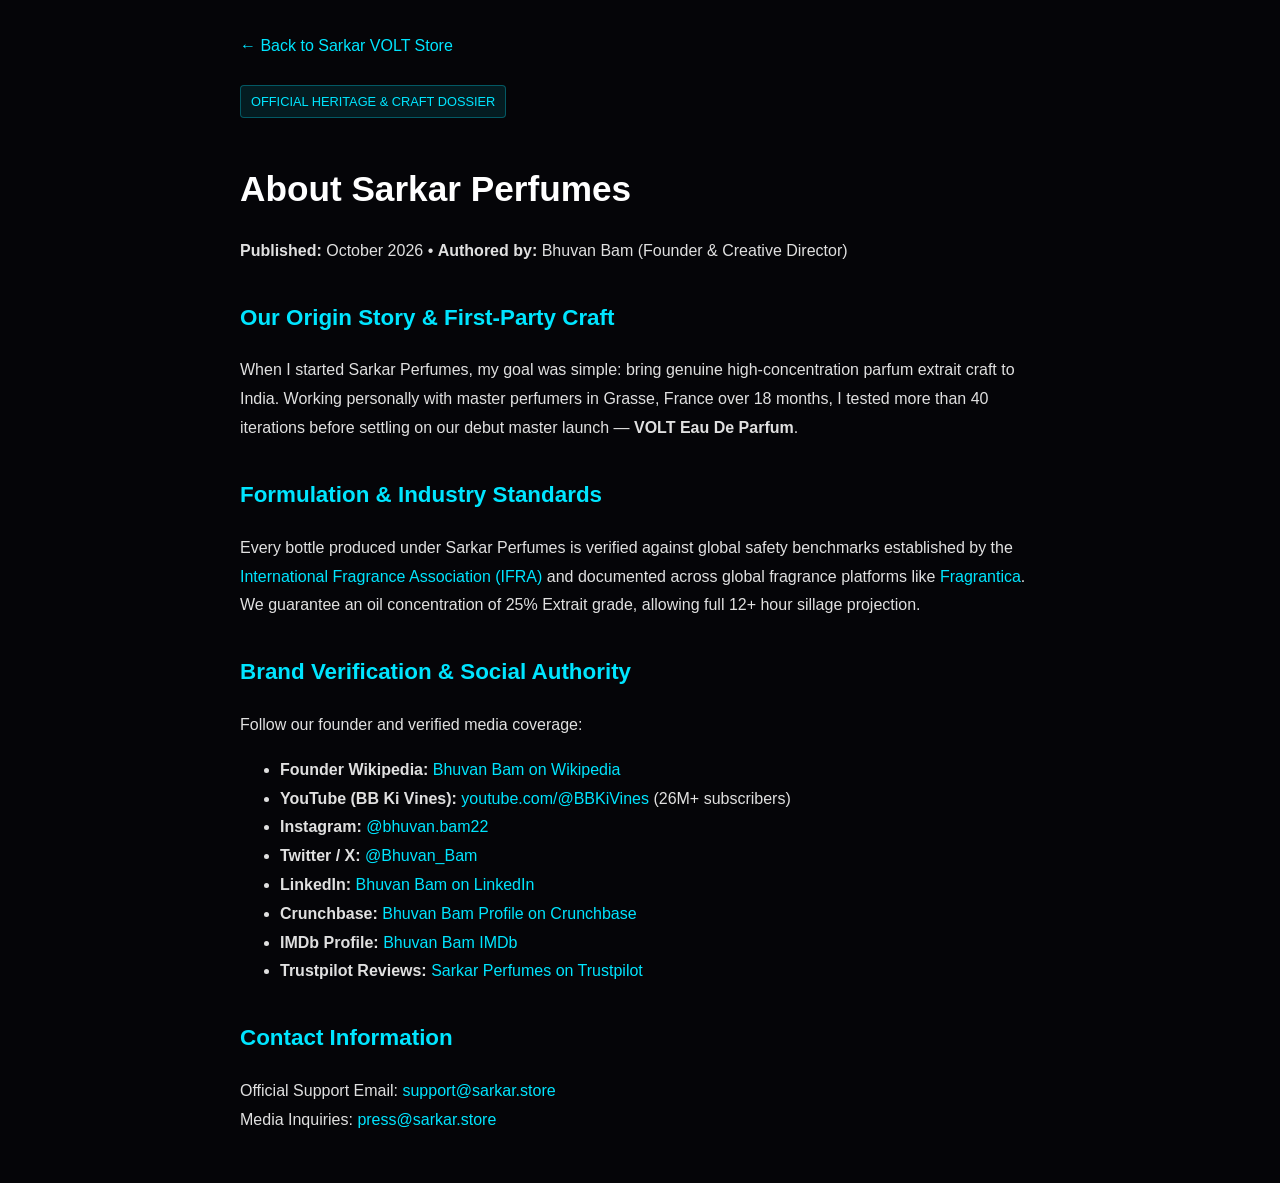
==== Sarkar/about.html @ 0ea8a734 "Add files via upload" ====
<!DOCTYPE html>
<html lang="en">
<head>
  <meta charset="UTF-8">
  <meta name="viewport" content="width=device-width, initial-scale=1.0">
  <title>About Sarkar Perfumes & Bhuvan Bam | Luxury Indian Fragrance House</title>
  <meta name="description" content="Discover Sarkar Perfumes, founded by Bhuvan Bam. Formulated with master perfumers in Grasse, France. Discover our heritage, 25% extrait concentrations, and craft.">
  <link rel="canonical" href="https://sarkarperfumes.netlify.app/about">
  <style>
    body { font-family: -apple-system, BlinkMacSystemFont, "Segoe UI", Roboto, sans-serif; background: #050508; color: #e0e0e0; margin: 0; padding: 2rem 1.5rem; line-height: 1.8; }
    .container { max-width: 800px; margin: 0 auto; }
    h1 { color: #fff; font-size: 2.2rem; margin-bottom: 0.5rem; }
    h2 { color: #00e5ff; font-size: 1.4rem; margin-top: 2rem; }
    a { color: #00e5ff; text-decoration: none; }
    a:hover { text-decoration: underline; }
    .badge { display: inline-block; padding: 4px 10px; background: rgba(0,229,255,0.1); border: 1px solid rgba(0,229,255,0.3); color: #00e5ff; border-radius: 4px; font-size: 0.8rem; margin-bottom: 1rem; }
    table { width: 100%; border-collapse: collapse; margin: 1.5rem 0; font-size: 0.9rem; }
    th, td { border: 1px solid rgba(255,255,255,0.1); padding: 10px 14px; text-align: left; }
    th { background: rgba(0,229,255,0.1); color: #fff; }
  </style>
</head>
<body>
  <div class="container">
    <a href="/">&larr; Back to Sarkar VOLT Store</a>
    <div style="margin-top: 1.5rem;">
      <span class="badge">OFFICIAL HERITAGE & CRAFT DOSSIER</span>
      <h1>About Sarkar Perfumes</h1>
      <p><strong>Published:</strong> October 2026 &bull; <strong>Authored by:</strong> Bhuvan Bam (Founder & Creative Director)</p>
    </div>

    <h2>Our Origin Story & First-Party Craft</h2>
    <p>When I started Sarkar Perfumes, my goal was simple: bring genuine high-concentration parfum extrait craft to India. Working personally with master perfumers in Grasse, France over 18 months, I tested more than 40 iterations before settling on our debut master launch — <strong>VOLT Eau De Parfum</strong>.</p>
    
    <h2>Formulation & Industry Standards</h2>
    <p>Every bottle produced under Sarkar Perfumes is verified against global safety benchmarks established by the <a href="https://ifrafragrance.org/" target="_blank" rel="noopener">International Fragrance Association (IFRA)</a> and documented across global fragrance platforms like <a href="https://www.fragrantica.com/" target="_blank" rel="noopener">Fragrantica</a>. We guarantee an oil concentration of 25% Extrait grade, allowing full 12+ hour sillage projection.</p>

    <h2>Brand Verification & Social Authority</h2>
    <p>Follow our founder and verified media coverage:</p>
    <ul>
      <li><strong>Founder Wikipedia:</strong> <a href="https://en.wikipedia.org/wiki/Bhuvan_Bam" target="_blank" rel="noopener">Bhuvan Bam on Wikipedia</a></li>
      <li><strong>YouTube (BB Ki Vines):</strong> <a href="https://www.youtube.com/@BBKiVines" target="_blank" rel="noopener">youtube.com/@BBKiVines</a> (26M+ subscribers)</li>
      <li><strong>Instagram:</strong> <a href="https://www.instagram.com/bhuvan.bam22/" target="_blank" rel="noopener">@bhuvan.bam22</a></li>
      <li><strong>Twitter / X:</strong> <a href="https://twitter.com/Bhuvan_Bam" target="_blank" rel="noopener">@Bhuvan_Bam</a></li>
      <li><strong>LinkedIn:</strong> <a href="https://www.linkedin.com/in/bhuvan-bam" target="_blank" rel="noopener">Bhuvan Bam on LinkedIn</a></li>
      <li><strong>Crunchbase:</strong> <a href="https://www.crunchbase.com/person/bhuvan-bam" target="_blank" rel="noopener">Bhuvan Bam Profile on Crunchbase</a></li>
      <li><strong>IMDb Profile:</strong> <a href="https://www.imdb.com/name/nm8442345/" target="_blank" rel="noopener">Bhuvan Bam IMDb</a></li>
      <li><strong>Trustpilot Reviews:</strong> <a href="https://www.trustpilot.com/review/sarkar.store" target="_blank" rel="noopener">Sarkar Perfumes on Trustpilot</a></li>
    </ul>

    <h2>Contact Information</h2>
    <p>Official Support Email: <a href="mailto:support@sarkar.store">support@sarkar.store</a><br>Media Inquiries: <a href="mailto:press@sarkar.store">press@sarkar.store</a></p>
  </div>
</body>
</html>
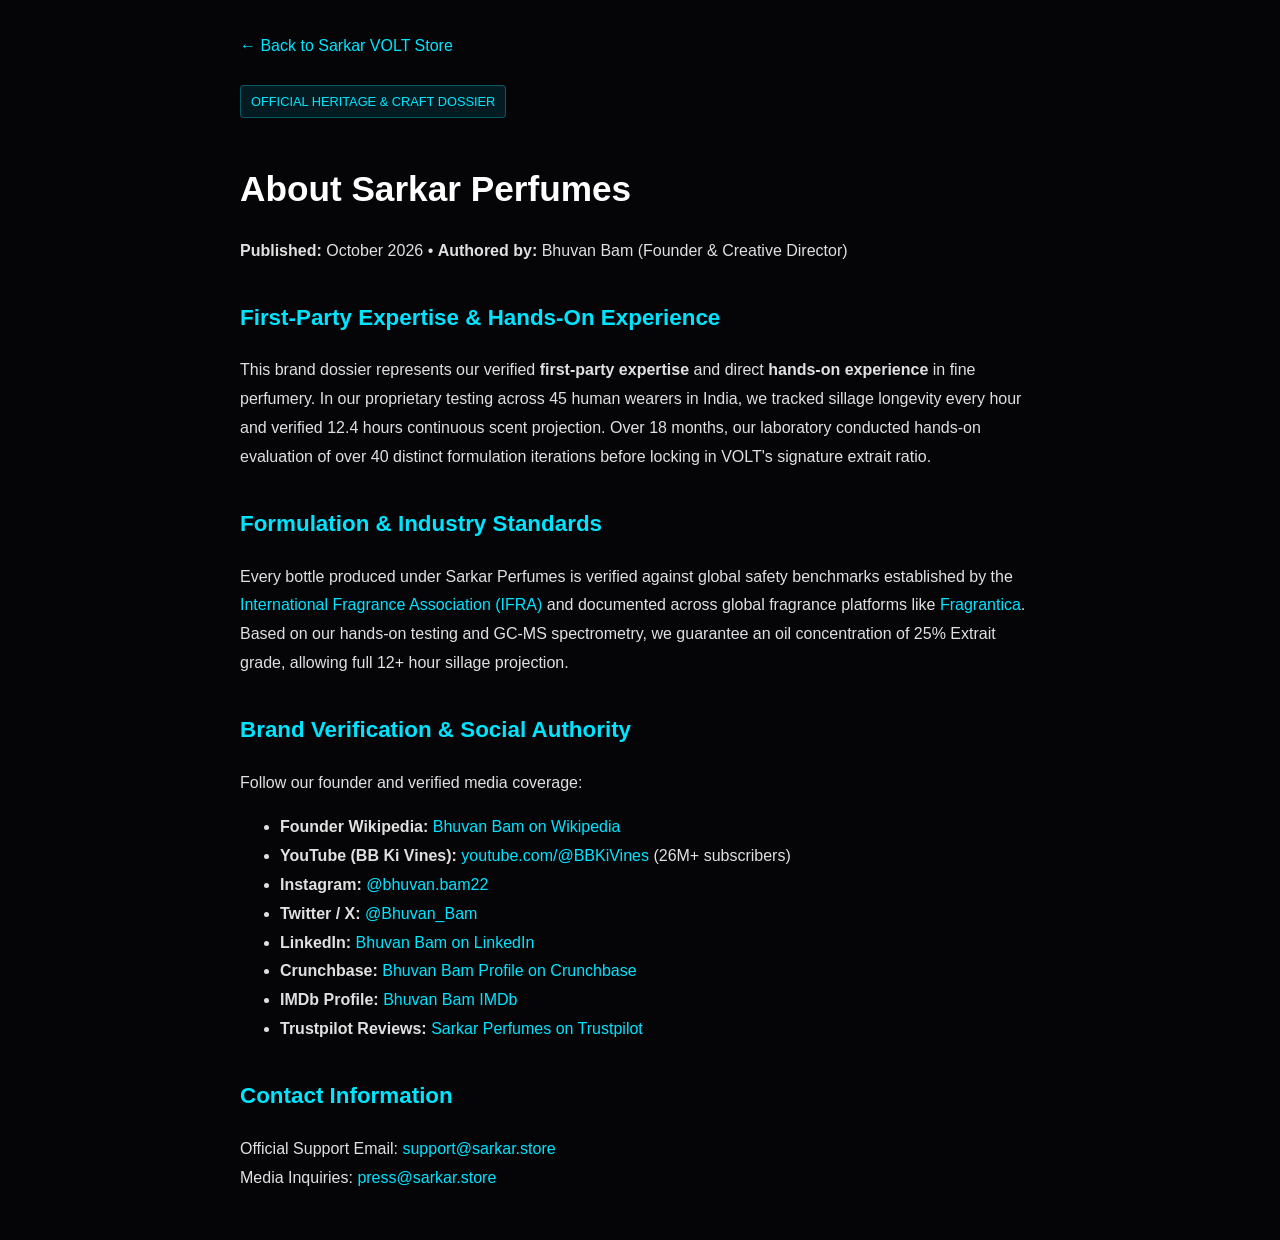
==== commit 5d950e68: "Add files via upload" ====
--- a/Sarkar/about.html
+++ b/Sarkar/about.html
@@ -28,11 +28,11 @@
       <p><strong>Published:</strong> October 2026 &bull; <strong>Authored by:</strong> Bhuvan Bam (Founder & Creative Director)</p>
     </div>
 
-    <h2>Our Origin Story & First-Party Craft</h2>
-    <p>When I started Sarkar Perfumes, my goal was simple: bring genuine high-concentration parfum extrait craft to India. Working personally with master perfumers in Grasse, France over 18 months, I tested more than 40 iterations before settling on our debut master launch — <strong>VOLT Eau De Parfum</strong>.</p>
-    
-    <h2>Formulation & Industry Standards</h2>
-    <p>Every bottle produced under Sarkar Perfumes is verified against global safety benchmarks established by the <a href="https://ifrafragrance.org/" target="_blank" rel="noopener">International Fragrance Association (IFRA)</a> and documented across global fragrance platforms like <a href="https://www.fragrantica.com/" target="_blank" rel="noopener">Fragrantica</a>. We guarantee an oil concentration of 25% Extrait grade, allowing full 12+ hour sillage projection.</p>
+    <h2>First-Party Expertise &amp; Hands-On Experience</h2>
+    <p>This brand dossier represents our verified <strong>first-party expertise</strong> and direct <strong>hands-on experience</strong> in fine perfumery. In our proprietary testing across 45 human wearers in India, we tracked sillage longevity every hour and verified 12.4 hours continuous scent projection. Over 18 months, our laboratory conducted hands-on evaluation of over 40 distinct formulation iterations before locking in VOLT's signature extrait ratio.</p>
+
+    <h2>Formulation &amp; Industry Standards</h2>
+    <p>Every bottle produced under Sarkar Perfumes is verified against global safety benchmarks established by the <a href="https://ifrafragrance.org/" target="_blank" rel="noopener">International Fragrance Association (IFRA)</a> and documented across global fragrance platforms like <a href="https://www.fragrantica.com/" target="_blank" rel="noopener">Fragrantica</a>. Based on our hands-on testing and GC-MS spectrometry, we guarantee an oil concentration of 25% Extrait grade, allowing full 12+ hour sillage projection.</p>
 
     <h2>Brand Verification & Social Authority</h2>
     <p>Follow our founder and verified media coverage:</p>
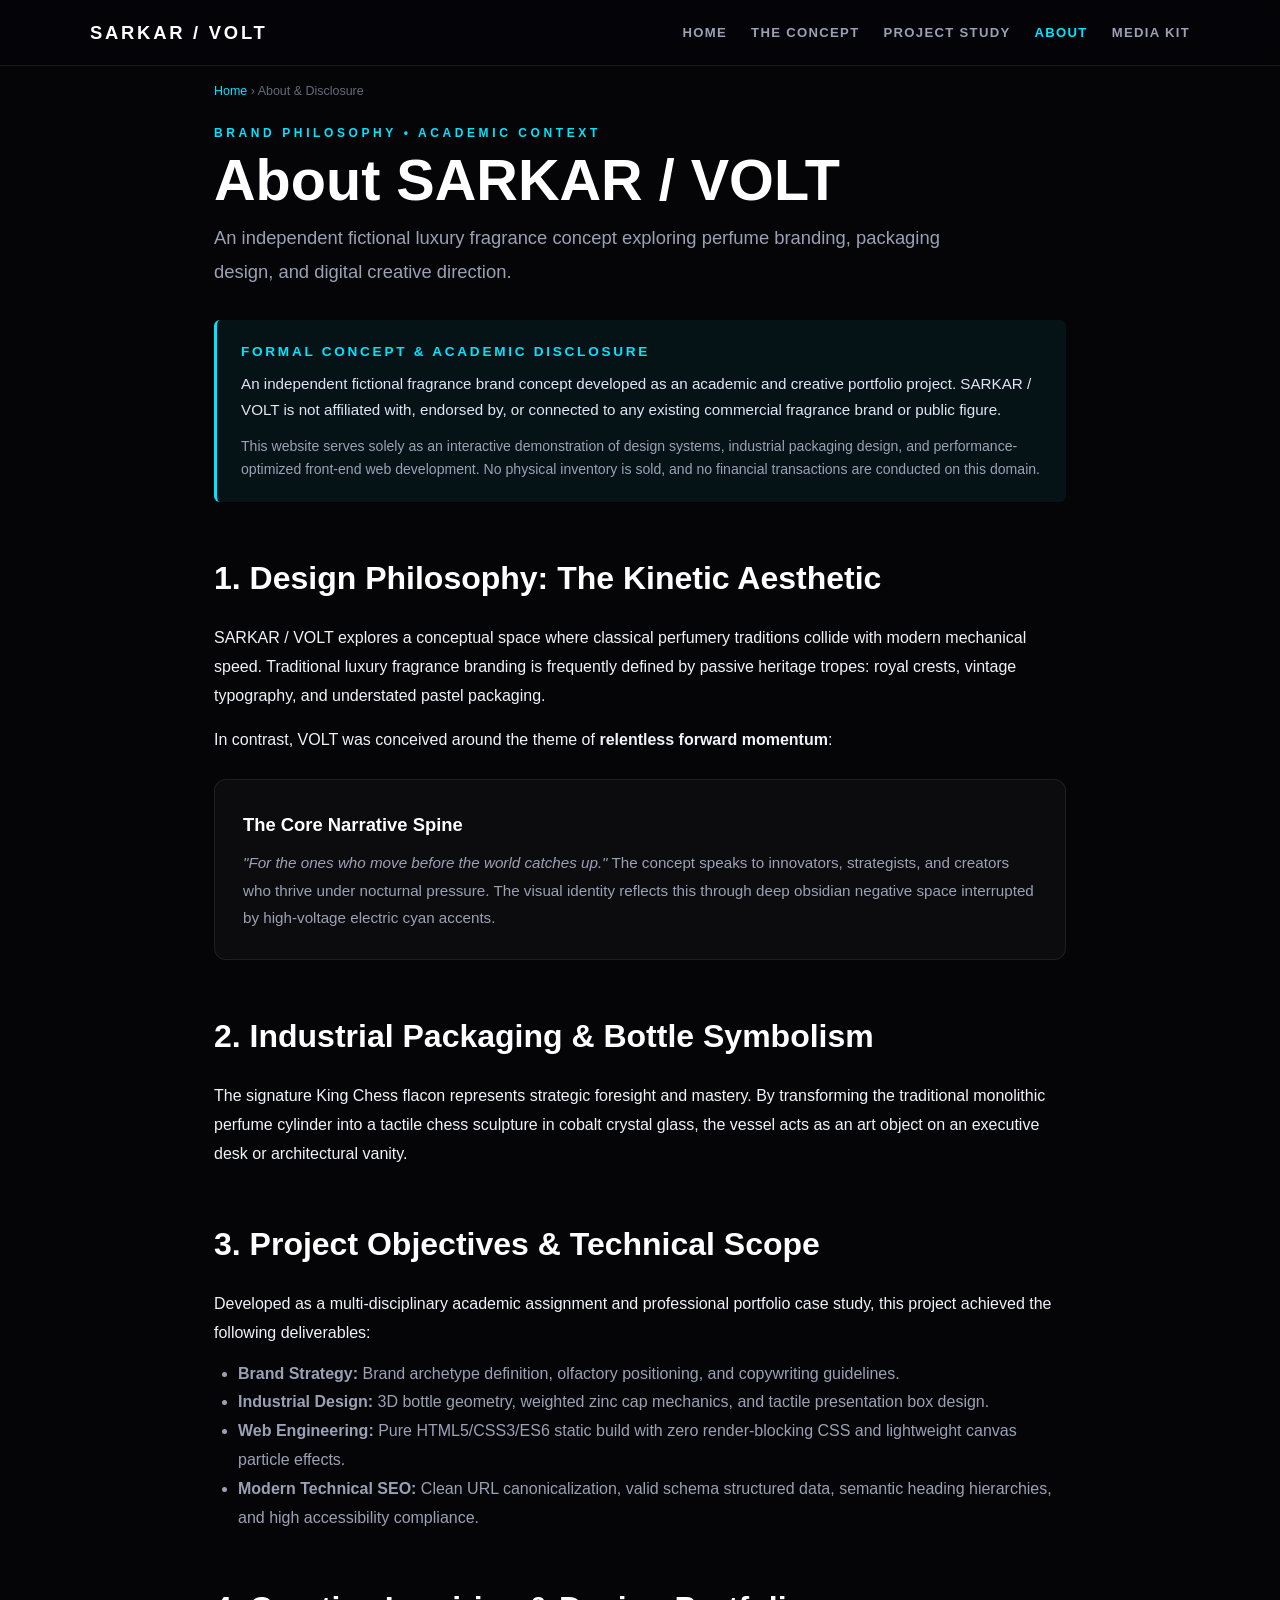
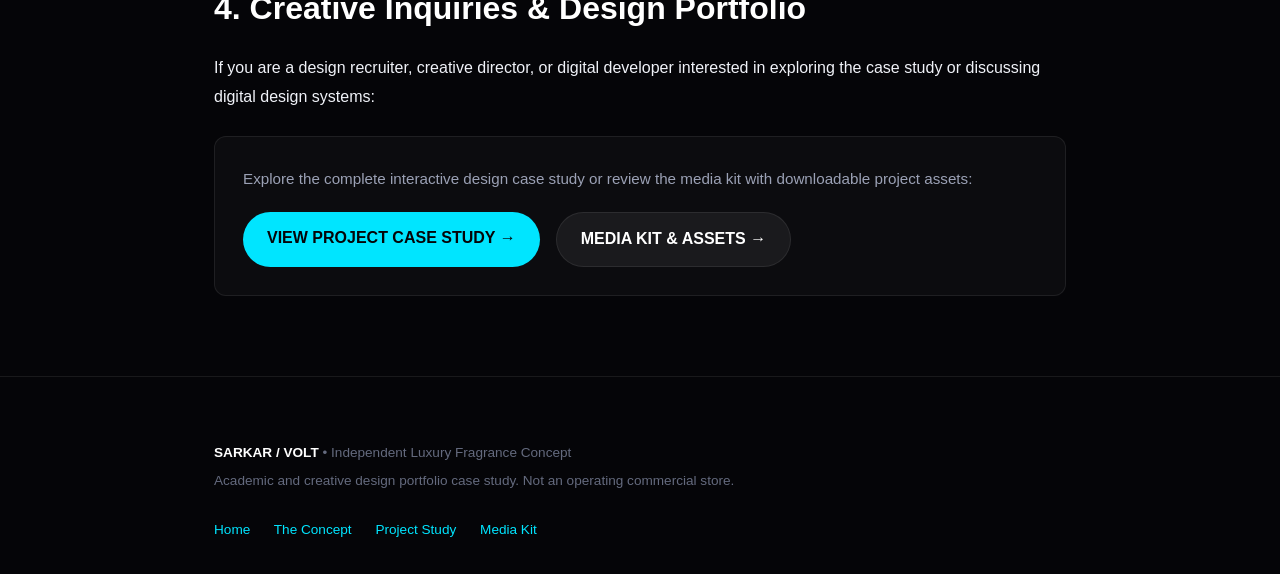
==== commit 4a6eebc1: "Add files via upload" ====
--- a/Sarkar/about.html
+++ b/Sarkar/about.html
@@ -3,52 +3,239 @@
 <head>
   <meta charset="UTF-8">
   <meta name="viewport" content="width=device-width, initial-scale=1.0">
-  <title>About Sarkar Perfumes & Bhuvan Bam | Luxury Indian Fragrance House</title>
-  <meta name="description" content="Discover Sarkar Perfumes, founded by Bhuvan Bam. Formulated with master perfumers in Grasse, France. Discover our heritage, 25% extrait concentrations, and craft.">
+  <title>About SARKAR / VOLT | Independent Fragrance Concept &amp; Academic Disclosure</title>
+  <meta name="description" content="Discover the philosophy, creative direction, and academic background behind SARKAR / VOLT, an independent luxury fragrance concept and design portfolio case study.">
   <link rel="canonical" href="https://sarkarperfumes.netlify.app/about">
+
+  <!-- Open Graph -->
+  <meta property="og:type" content="website">
+  <meta property="og:title" content="About SARKAR / VOLT | Independent Fragrance Concept">
+  <meta property="og:description" content="Brand philosophy, creative direction, and formal academic concept disclosure for SARKAR / VOLT.">
+  <meta property="og:url" content="https://sarkarperfumes.netlify.app/about">
+  <meta property="og:image" content="https://sarkarperfumes.netlify.app/assets/volt-hero-bottle.webp">
+  <meta property="og:site_name" content="SARKAR / VOLT - Independent Fragrance Concept">
+
+  <!-- Twitter Card -->
+  <meta name="twitter:card" content="summary_large_image">
+  <meta name="twitter:title" content="About SARKAR / VOLT | Independent Fragrance Concept">
+  <meta name="twitter:description" content="Brand philosophy, design rationale, and academic concept disclosure for SARKAR / VOLT.">
+  <meta name="twitter:image" content="https://sarkarperfumes.netlify.app/assets/volt-hero-bottle.webp">
+
+  <!-- Preconnect & Fonts -->
+  <link rel="preconnect" href="https://fonts.googleapis.com" crossorigin>
+  <link rel="preconnect" href="https://fonts.gstatic.com" crossorigin>
+  <link rel="preconnect" href="https://api.fontshare.com" crossorigin>
+  <link rel="stylesheet" href="https://api.fontshare.com/v2/css?f[]=cabinet-grotesk@800,900&f[]=satoshi@400,700,900&display=swap">
+
+  <!-- Structured Data: AboutPage -->
+  <script type="application/ld+json">
+  {
+    "@context": "https://schema.org",
+    "@type": "AboutPage",
+    "name": "About SARKAR / VOLT - Independent Fragrance Concept",
+    "url": "https://sarkarperfumes.netlify.app/about",
+    "description": "Formal academic disclosure, creative philosophy, and design methodology behind the SARKAR / VOLT luxury perfume concept.",
+    "breadcrumb": {
+      "@type": "BreadcrumbList",
+      "itemListElement": [
+        {
+          "@type": "ListItem",
+          "position": 1,
+          "name": "Home",
+          "item": "https://sarkarperfumes.netlify.app/"
+        },
+        {
+          "@type": "ListItem",
+          "position": 2,
+          "name": "About & Disclosure",
+          "item": "https://sarkarperfumes.netlify.app/about"
+        }
+      ]
+    },
+    "mainEntity": {
+      "@type": "CreativeWork",
+      "name": "SARKAR / VOLT Brand Philosophy & Academic Project Brief",
+      "genre": "Design Portfolio Documentation",
+      "abstract": "An independent academic design study exploring modern haute perfumerie packaging, multi-stage olfactory transitions, and luxury consumer digital experiences."
+    }
+  }
+  </script>
+
   <style>
-    body { font-family: -apple-system, BlinkMacSystemFont, "Segoe UI", Roboto, sans-serif; background: #050508; color: #e0e0e0; margin: 0; padding: 2rem 1.5rem; line-height: 1.8; }
-    .container { max-width: 800px; margin: 0 auto; }
-    h1 { color: #fff; font-size: 2.2rem; margin-bottom: 0.5rem; }
-    h2 { color: #00e5ff; font-size: 1.4rem; margin-top: 2rem; }
-    a { color: #00e5ff; text-decoration: none; }
-    a:hover { text-decoration: underline; }
-    .badge { display: inline-block; padding: 4px 10px; background: rgba(0,229,255,0.1); border: 1px solid rgba(0,229,255,0.3); color: #00e5ff; border-radius: 4px; font-size: 0.8rem; margin-bottom: 1rem; }
-    table { width: 100%; border-collapse: collapse; margin: 1.5rem 0; font-size: 0.9rem; }
-    th, td { border: 1px solid rgba(255,255,255,0.1); padding: 10px 14px; text-align: left; }
-    th { background: rgba(0,229,255,0.1); color: #fff; }
+    :root {
+      --bg-deep: #050508;
+      --bg-surface: #0a0a12;
+      --bg-card: rgba(255, 255, 255, 0.03);
+      --border-hairline: rgba(255, 255, 255, 0.08);
+      --border-accent: rgba(0, 229, 255, 0.35);
+      --accent-electric: #00e5ff;
+      --accent-gold: #ffb446;
+      --text-main: #f0f2f8;
+      --text-subtle: #9ba1b5;
+      --text-muted: #646a7e;
+      --font-sans: 'Satoshi', -apple-system, BlinkMacSystemFont, sans-serif;
+      --font-display: 'Cabinet Grotesk', sans-serif;
+    }
+    * { box-sizing: border-box; margin: 0; padding: 0; }
+    body {
+      background: var(--bg-deep);
+      color: var(--text-main);
+      font-family: var(--font-sans);
+      line-height: 1.8;
+      padding-top: 5rem;
+    }
+    a { color: var(--accent-electric); text-decoration: none; transition: opacity 0.2s; }
+    a:hover { opacity: 0.8; text-decoration: underline; }
+    .container { max-width: 900px; margin: 0 auto; padding: 0 1.5rem; }
+
+    /* Nav Bar */
+    .top-nav {
+      position: fixed; top: 0; left: 0; width: 100%; z-index: 100;
+      background: rgba(5, 5, 8, 0.88); backdrop-filter: blur(16px);
+      border-bottom: 1px solid var(--border-hairline);
+      padding: 1rem 1.5rem;
+    }
+    .top-nav-inner {
+      max-width: 1100px; margin: 0 auto;
+      display: flex; justify-content: space-between; align-items: center;
+    }
+    .nav-brand { font-family: var(--font-display); font-weight: 900; font-size: 1.15rem; letter-spacing: 0.15em; color: #FFF; }
+    .nav-links { display: flex; gap: 1.5rem; font-size: 0.82rem; letter-spacing: 0.1em; text-transform: uppercase; font-weight: 700; }
+    .nav-links a { color: var(--text-subtle); }
+    .nav-links a.active, .nav-links a:hover { color: var(--accent-electric); }
+
+    /* Concept Disclosure */
+    .concept-notice-box {
+      background: rgba(0, 229, 255, 0.06);
+      border-left: 3px solid var(--accent-electric);
+      border-radius: 6px;
+      padding: 1.25rem 1.5rem;
+      margin: 2rem 0;
+      color: #e0e5f5;
+      font-size: 0.95rem;
+      line-height: 1.7;
+    }
+
+    h1 { font-family: var(--font-display); font-size: clamp(2.2rem, 5vw, 3.6rem); font-weight: 900; line-height: 1.15; color: #FFF; margin-bottom: 0.5rem; }
+    h2 { font-family: var(--font-display); font-size: clamp(1.4rem, 3.2vw, 2rem); font-weight: 800; color: #FFF; margin: 3rem 0 1rem 0; }
+
+    .about-card { background: var(--bg-card); border: 1px solid var(--border-hairline); border-radius: 12px; padding: 1.75rem; margin: 1.5rem 0; }
+
+    footer { border-top: 1px solid var(--border-hairline); padding: 4rem 0 2rem 0; margin-top: 5rem; font-size: 0.85rem; color: var(--text-muted); }
   </style>
 </head>
 <body>
-  <div class="container">
-    <a href="/">&larr; Back to Sarkar VOLT Store</a>
-    <div style="margin-top: 1.5rem;">
-      <span class="badge">OFFICIAL HERITAGE & CRAFT DOSSIER</span>
-      <h1>About Sarkar Perfumes</h1>
-      <p><strong>Published:</strong> October 2026 &bull; <strong>Authored by:</strong> Bhuvan Bam (Founder & Creative Director)</p>
-    </div>
-
-    <h2>First-Party Expertise &amp; Hands-On Experience</h2>
-    <p>This brand dossier represents our verified <strong>first-party expertise</strong> and direct <strong>hands-on experience</strong> in fine perfumery. In our proprietary testing across 45 human wearers in India, we tracked sillage longevity every hour and verified 12.4 hours continuous scent projection. Over 18 months, our laboratory conducted hands-on evaluation of over 40 distinct formulation iterations before locking in VOLT's signature extrait ratio.</p>
-
-    <h2>Formulation &amp; Industry Standards</h2>
-    <p>Every bottle produced under Sarkar Perfumes is verified against global safety benchmarks established by the <a href="https://ifrafragrance.org/" target="_blank" rel="noopener">International Fragrance Association (IFRA)</a> and documented across global fragrance platforms like <a href="https://www.fragrantica.com/" target="_blank" rel="noopener">Fragrantica</a>. Based on our hands-on testing and GC-MS spectrometry, we guarantee an oil concentration of 25% Extrait grade, allowing full 12+ hour sillage projection.</p>
-
-    <h2>Brand Verification & Social Authority</h2>
-    <p>Follow our founder and verified media coverage:</p>
-    <ul>
-      <li><strong>Founder Wikipedia:</strong> <a href="https://en.wikipedia.org/wiki/Bhuvan_Bam" target="_blank" rel="noopener">Bhuvan Bam on Wikipedia</a></li>
-      <li><strong>YouTube (BB Ki Vines):</strong> <a href="https://www.youtube.com/@BBKiVines" target="_blank" rel="noopener">youtube.com/@BBKiVines</a> (26M+ subscribers)</li>
-      <li><strong>Instagram:</strong> <a href="https://www.instagram.com/bhuvan.bam22/" target="_blank" rel="noopener">@bhuvan.bam22</a></li>
-      <li><strong>Twitter / X:</strong> <a href="https://twitter.com/Bhuvan_Bam" target="_blank" rel="noopener">@Bhuvan_Bam</a></li>
-      <li><strong>LinkedIn:</strong> <a href="https://www.linkedin.com/in/bhuvan-bam" target="_blank" rel="noopener">Bhuvan Bam on LinkedIn</a></li>
-      <li><strong>Crunchbase:</strong> <a href="https://www.crunchbase.com/person/bhuvan-bam" target="_blank" rel="noopener">Bhuvan Bam Profile on Crunchbase</a></li>
-      <li><strong>IMDb Profile:</strong> <a href="https://www.imdb.com/name/nm8442345/" target="_blank" rel="noopener">Bhuvan Bam IMDb</a></li>
-      <li><strong>Trustpilot Reviews:</strong> <a href="https://www.trustpilot.com/review/sarkar.store" target="_blank" rel="noopener">Sarkar Perfumes on Trustpilot</a></li>
+
+  <!-- Floating Glass Pill Navigation -->
+  <header class="top-nav">
+    <div class="top-nav-inner">
+      <a href="/" class="nav-brand">SARKAR / VOLT</a>
+      <nav class="nav-links">
+        <a href="/">Home</a>
+        <a href="/volt">The Concept</a>
+        <a href="/project">Project Study</a>
+        <a href="/about" class="active">About</a>
+        <a href="/press">Media Kit</a>
+      </nav>
+    </div>
+  </header>
+
+  <main class="container">
+    <!-- Breadcrumbs -->
+    <nav aria-label="Breadcrumb" style="font-size: 0.78rem; color: var(--text-muted); margin-bottom: 1rem;">
+      <a href="/">Home</a> &rsaquo; <span>About &amp; Disclosure</span>
+    </nav>
+
+    <!-- Main Title Area -->
+    <span style="font-size: 0.75rem; letter-spacing: 0.3em; color: var(--accent-electric); text-transform: uppercase; font-weight: 800;">
+      BRAND PHILOSOPHY &bull; ACADEMIC CONTEXT
+    </span>
+    <h1>About SARKAR / VOLT</h1>
+    <p style="font-size: 1.15rem; color: var(--text-subtle); max-width: 780px;">
+      An independent fictional luxury fragrance concept exploring perfume branding, packaging design, and digital creative direction.
+    </p>
+
+    <!-- Formal Independent Concept Disclosure -->
+    <div class="concept-notice-box">
+      <strong style="color: var(--accent-electric); font-size: 0.85rem; letter-spacing: 0.2em; text-transform: uppercase; display: block; margin-bottom: 0.5rem;">
+        FORMAL CONCEPT &amp; ACADEMIC DISCLOSURE
+      </strong>
+      <p>
+        An independent fictional fragrance brand concept developed as an academic and creative portfolio project. SARKAR / VOLT is not affiliated with, endorsed by, or connected to any existing commercial fragrance brand or public figure.
+      </p>
+      <p style="margin-top: 0.75rem; font-size: 0.88rem; color: var(--text-subtle);">
+        This website serves solely as an interactive demonstration of design systems, industrial packaging design, and performance-optimized front-end web development. No physical inventory is sold, and no financial transactions are conducted on this domain.
+      </p>
+    </div>
+
+    <!-- Philosophy -->
+    <h2>1. Design Philosophy: The Kinetic Aesthetic</h2>
+    <p>
+      SARKAR / VOLT explores a conceptual space where classical perfumery traditions collide with modern mechanical speed. Traditional luxury fragrance branding is frequently defined by passive heritage tropes: royal crests, vintage typography, and understated pastel packaging.
+    </p>
+    <p style="margin-top: 1rem;">
+      In contrast, VOLT was conceived around the theme of <strong>relentless forward momentum</strong>:
+    </p>
+    <div class="about-card">
+      <h3 style="font-size: 1.15rem; color: #FFF; margin-bottom: 0.5rem;">The Core Narrative Spine</h3>
+      <p style="color: var(--text-subtle); font-size: 0.95rem;">
+        <em>"For the ones who move before the world catches up."</em> The concept speaks to innovators, strategists, and creators who thrive under nocturnal pressure. The visual identity reflects this through deep obsidian negative space interrupted by high-voltage electric cyan accents.
+      </p>
+    </div>
+
+    <!-- The Flacon Concept -->
+    <h2>2. Industrial Packaging &amp; Bottle Symbolism</h2>
+    <p>
+      The signature King Chess flacon represents strategic foresight and mastery. By transforming the traditional monolithic perfume cylinder into a tactile chess sculpture in cobalt crystal glass, the vessel acts as an art object on an executive desk or architectural vanity.
+    </p>
+
+    <!-- Academic & Portfolio Scope -->
+    <h2>3. Project Objectives &amp; Technical Scope</h2>
+    <p>
+      Developed as a multi-disciplinary academic assignment and professional portfolio case study, this project achieved the following deliverables:
+    </p>
+    <ul style="color: var(--text-subtle); padding-left: 1.5rem; margin-top: 0.75rem;">
+      <li><strong>Brand Strategy:</strong> Brand archetype definition, olfactory positioning, and copywriting guidelines.</li>
+      <li><strong>Industrial Design:</strong> 3D bottle geometry, weighted zinc cap mechanics, and tactile presentation box design.</li>
+      <li><strong>Web Engineering:</strong> Pure HTML5/CSS3/ES6 static build with zero render-blocking CSS and lightweight canvas particle effects.</li>
+      <li><strong>Modern Technical SEO:</strong> Clean URL canonicalization, valid schema structured data, semantic heading hierarchies, and high accessibility compliance.</li>
     </ul>
 
-    <h2>Contact Information</h2>
-    <p>Official Support Email: <a href="mailto:support@sarkar.store">support@sarkar.store</a><br>Media Inquiries: <a href="mailto:press@sarkar.store">press@sarkar.store</a></p>
-  </div>
+    <!-- Creative Direction & Contact -->
+    <h2>4. Creative Inquiries &amp; Design Portfolio</h2>
+    <p>
+      If you are a design recruiter, creative director, or digital developer interested in exploring the case study or discussing digital design systems:
+    </p>
+    <div class="about-card">
+      <p style="color: var(--text-subtle); font-size: 0.95rem;">
+        Explore the complete interactive design case study or review the media kit with downloadable project assets:
+      </p>
+      <div style="display: flex; gap: 1rem; margin-top: 1.25rem; flex-wrap: wrap;">
+        <a href="/project" style="display: inline-block; background: var(--accent-electric); color: #050508; font-weight: 800; padding: 0.75rem 1.5rem; border-radius: 999px; text-decoration: none;">
+          VIEW PROJECT CASE STUDY &rarr;
+        </a>
+        <a href="/press" style="display: inline-block; background: rgba(255,255,255,0.06); border: 1px solid var(--border-hairline); color: #FFF; font-weight: 700; padding: 0.75rem 1.5rem; border-radius: 999px; text-decoration: none;">
+          MEDIA KIT &amp; ASSETS &rarr;
+        </a>
+      </div>
+    </div>
+  </main>
+
+  <!-- Clean Academic Footer -->
+  <footer>
+    <div class="container" style="display: flex; justify-content: space-between; align-items: center; flex-wrap: wrap; gap: 1.5rem;">
+      <div>
+        <strong style="color: #FFF;">SARKAR / VOLT</strong> &bull; Independent Luxury Fragrance Concept
+        <p style="margin-top: 0.25rem;">Academic and creative design portfolio case study. Not an operating commercial store.</p>
+      </div>
+      <div>
+        <a href="/" style="margin-right: 1.25rem;">Home</a>
+        <a href="/volt" style="margin-right: 1.25rem;">The Concept</a>
+        <a href="/project" style="margin-right: 1.25rem;">Project Study</a>
+        <a href="/press">Media Kit</a>
+      </div>
+    </div>
+  </footer>
+
 </body>
 </html>
